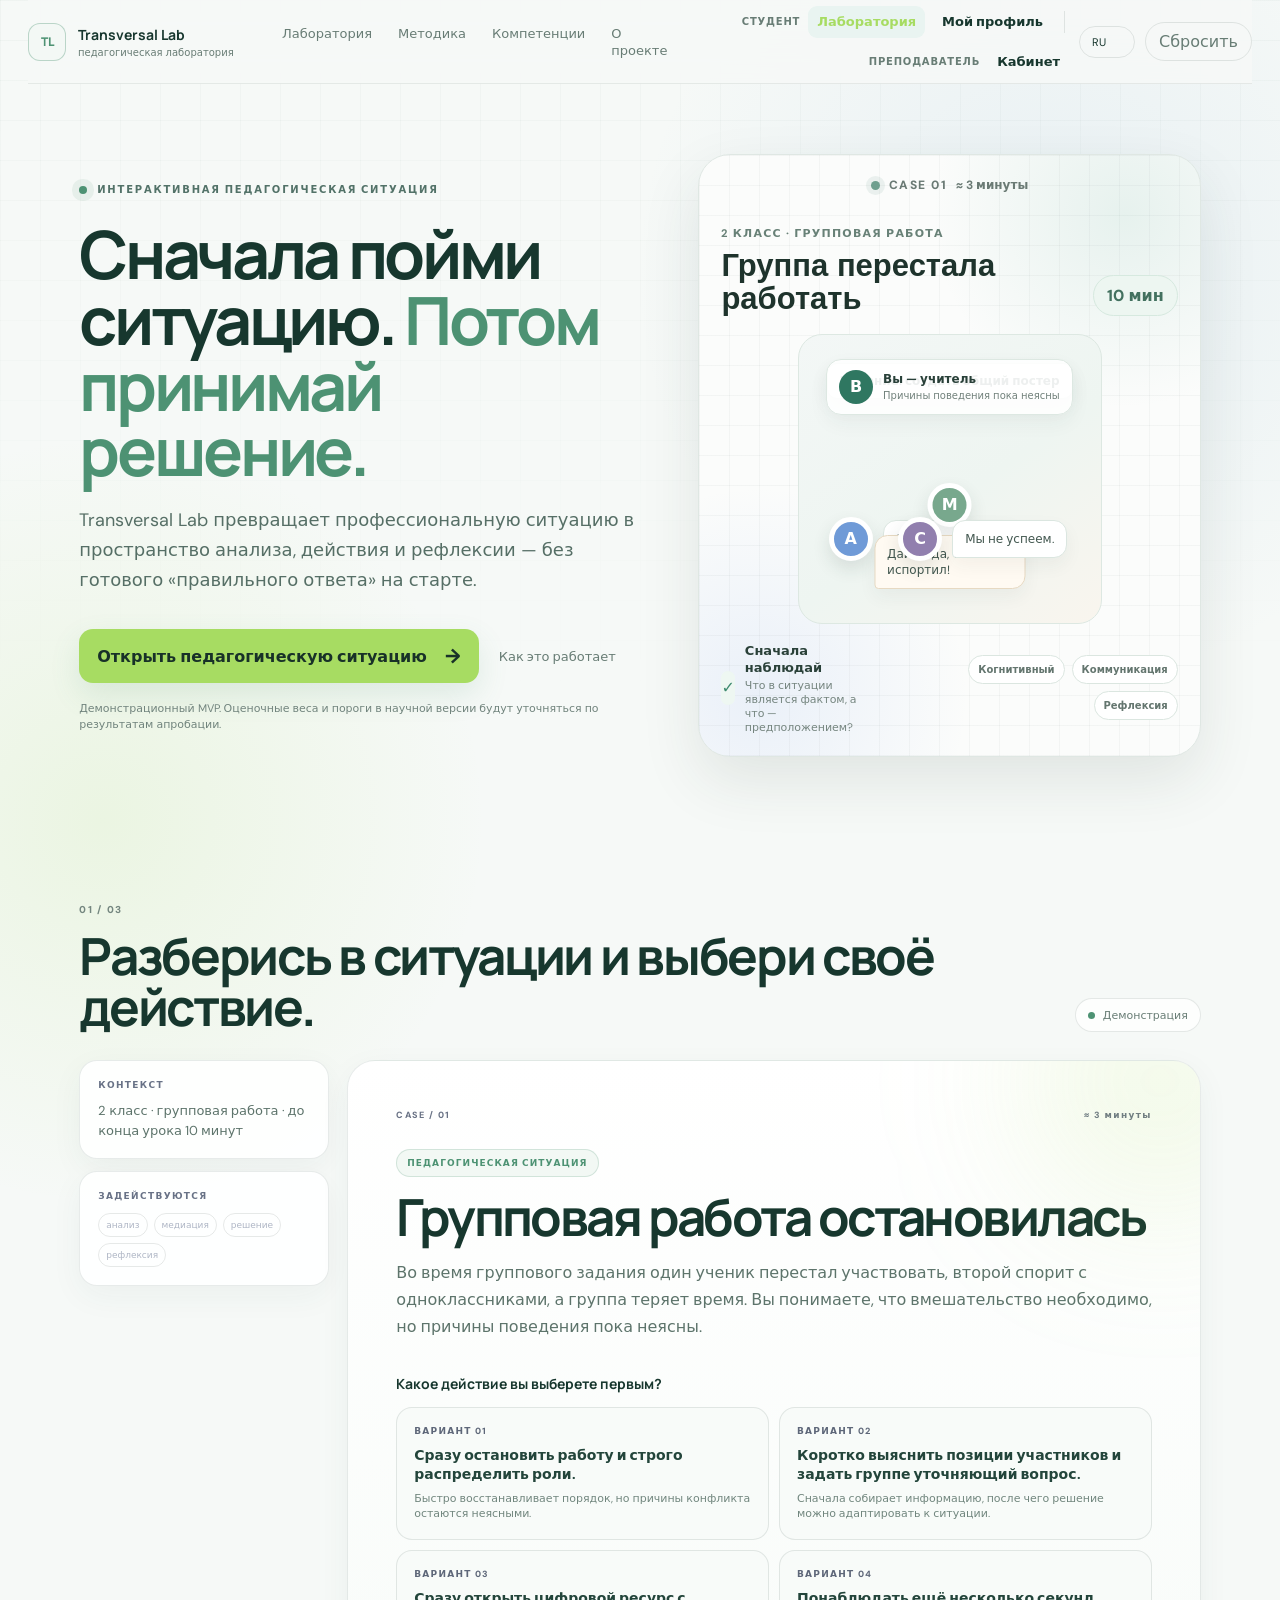
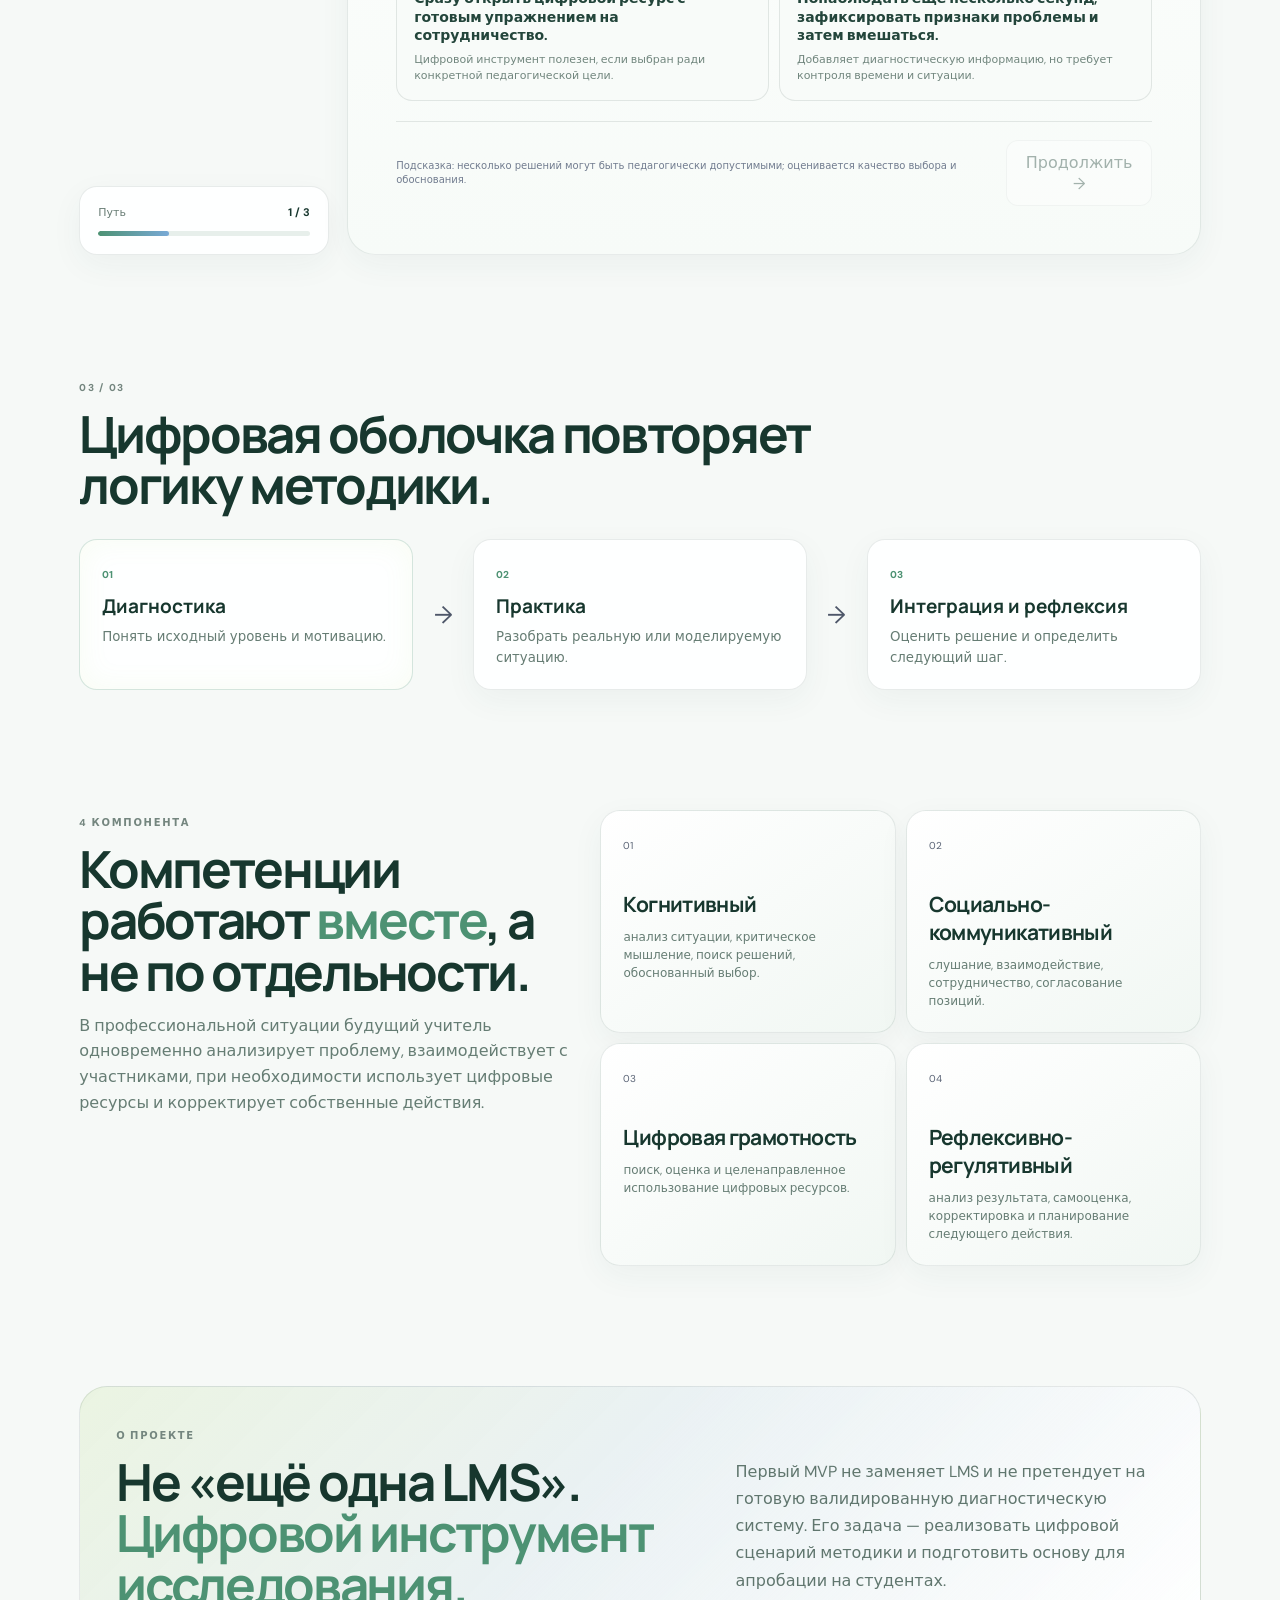
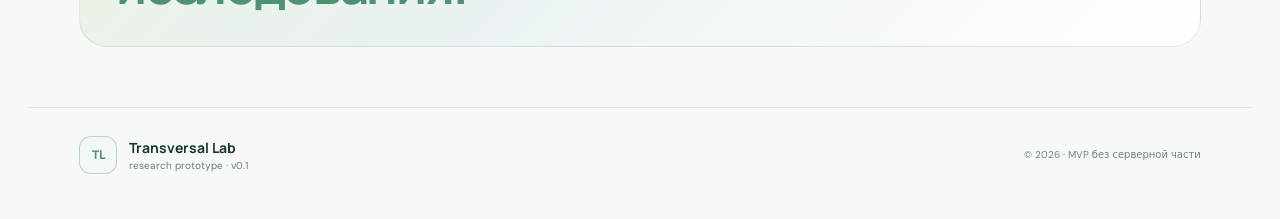
==== labs/lab1/index.html @ 1691cc27 "Add files via upload" ====
<!doctype html>
<html lang="ru">
<head>
  <meta charset="utf-8" />
  <meta name="viewport" content="width=device-width, initial-scale=1" />
  <meta name="description" content="Transversal Lab — интерактивная цифровая среда для развития трансверсальных компетенций будущих учителей начальных классов." />
  <title>Transversal Lab — педагогическая лаборатория</title>
  <link rel="preconnect" href="https://fonts.googleapis.com">
  <link rel="preconnect" href="https://fonts.gstatic.com" crossorigin>
  <link href="https://fonts.googleapis.com/css2?family=DM+Sans:wght@400;500;600;700&family=Manrope:wght@500;600;700;800&display=swap" rel="stylesheet">
  <link rel="stylesheet" href="styles.css" />
</head>
<body data-page="lab">
  <div class="site-shell">
    <header class="topbar">
      <a class="brand" href="#top" aria-label="Transversal Lab">
        <span class="brand-mark">TL</span>
        <span>
          <strong>Transversal Lab</strong>
          <small>педагогическая лаборатория</small>
        </span>
      </a>

      <nav class="nav" aria-label="Основная навигация">
        <a href="#lab">Лаборатория</a>
        <a href="#method">Методика</a>
        <a href="#competencies">Компетенции</a>
        <a href="#about">О проекте</a>
      </nav>

      <div class="top-actions">
        <nav class="tl-role-nav" aria-label="Навигация Transversal Lab">
      <span class="tl-role-label" data-global="studentRole">Студент</span>
      <a class="tl-nav-link active" data-page="lab" data-global="labLink" href="../../index.html">Лаборатория</a>
      <a class="tl-nav-link" data-page="profile" data-global="profileLinkNav" href="../../profile.html">Мой профиль</a>
      <span class="tl-divider" aria-hidden="true"></span>
      <span class="tl-role-label" data-global="teacherRole">Преподаватель</span>
      <a class="tl-nav-link" data-page="teacher" data-global="teacherLinkNav" href="../../teacher.html">Кабинет</a>
    </nav>
        <label class="lang-select">
          <span class="sr-only">Язык</span>
          <select id="languageSelect">
            <option value="ru">RU</option>
            <option value="uz">UZ</option>
            <option value="uzc">ЎЗ</option>
            <option value="en">EN</option>
          </select>
        </label>
        <button class="ghost-btn" id="resetBtn" type="button">Сбросить</button>
      </div>
    </header>

    <main id="top">
      <section class="hero" id="lab">
        <div class="hero-copy">
          <div class="eyebrow"><span class="pulse"></span><span data-i18n="eyebrow">ИНТЕРАКТИВНАЯ ПЕДАГОГИЧЕСКАЯ СИТУАЦИЯ</span></div>
          <h1 data-i18n="heroTitle">Сначала пойми ситуацию. <em>Потом принимай решение.</em></h1>
          <p data-i18n="heroText">Transversal Lab превращает профессиональную ситуацию в пространство анализа, действия и рефлексии — без готового «правильного ответа» на старте.</p>
          <div class="hero-actions">
            <button class="primary-btn" id="startBtn" type="button">
              <span data-i18n="startCta">Открыть педагогическую ситуацию</span>
              <span class="arrow">→</span>
            </button>
            <a class="text-link" href="#method" data-i18n="howLink">Как это работает</a>
          </div>
          <div class="micro-note" data-i18n="demoNote">Демонстрационный MVP. Оценочные веса и пороги в научной версии будут уточняться по результатам апробации.</div>
        </div>

        <div class="hero-visual classroom-board" aria-label="Предпросмотр педагогической ситуации">
          <div class="scene-toolbar">
            <span class="scene-dot"></span>
            <span>CASE 01</span>
            <span class="scene-time">≈ 3 минуты</span>
          </div>

          <div class="scene-header">
            <div>
              <span class="scene-kicker">2 КЛАСС · ГРУППОВАЯ РАБОТА</span>
              <h3>Группа перестала работать</h3>
            </div>
            <span class="scene-chip">10 мин</span>
          </div>

          <div class="classroom-scene">
            <div class="board-note">Задание: создать общий постер</div>
            <div class="desk desk-left"><span class="avatar avatar-blue">А</span><span class="speech">Я больше не хочу.</span></div>
            <div class="desk desk-center"><span class="avatar avatar-green">М</span><span class="speech speech-warn">Дай сюда, ты всё испортил!</span></div>
            <div class="desk desk-right"><span class="avatar avatar-violet">С</span><span class="speech">Мы не успеем.</span></div>
            <div class="teacher-card">
              <span class="teacher-avatar">В</span>
              <div><strong>Вы — учитель</strong><small>Причины поведения пока неясны</small></div>
            </div>
          </div>

          <div class="scene-footer">
            <div class="observation">
              <span class="observation-icon">✓</span>
              <div><strong>Сначала наблюдай</strong><small>Что в ситуации является фактом, а что — предположением?</small></div>
            </div>
            <div class="component-mini-list">
              <span>Когнитивный</span>
              <span>Коммуникация</span>
              <span>Рефлексия</span>
            </div>
          </div>
        </div>
      </section>

      <section class="case-section" id="case">
        <div class="section-heading">
          <div>
            <span class="section-index">01 / 03</span>
            <h2 data-i18n="caseTitle">Разберись в ситуации и выбери своё действие.</h2>
          </div>
          <div class="case-status"><span class="status-dot"></span><span id="caseStatus">Демонстрация</span></div>
        </div>

        <div class="case-layout">
          <aside class="case-sidebar">
            <div class="side-card">
              <div class="side-label">КОНТЕКСТ</div>
              <p id="caseContext">2 класс · групповая работа · до конца урока 10 минут</p>
            </div>
            <div class="side-card compact">
              <div class="side-label">ЗАДЕЙСТВУЮТСЯ</div>
              <div class="mini-pills">
                <span>анализ</span><span>медиация</span><span>решение</span><span>рефлексия</span>
              </div>
            </div>
            <div class="side-card progress-card">
              <div class="progress-label"><span>Путь</span><strong id="progressLabel">1 / 3</strong></div>
              <div class="progress-track"><span id="progressBar"></span></div>
            </div>
          </aside>

          <article class="case-card">
            <div class="case-topline">
              <span class="case-type">CASE / 01</span>
              <span class="case-time">≈ 3 минуты</span>
            </div>
            <div class="scenario-badge">Педагогическая ситуация</div>
            <h3 id="scenarioTitle">Групповая работа остановилась</h3>
            <p id="scenarioText">Во время группового задания один ученик перестал участвовать, второй спорит с одноклассниками, а группа теряет время. Вы понимаете, что немедленное вмешательство необходимо, но причины поведения пока неясны.</p>

            <div class="decision-prompt" id="decisionPrompt">Какое действие вы выберете первым?</div>
            <div class="choices" id="choices"></div>

            <div class="case-footer">
              <span class="hint">Подсказка: <span id="hintText">несколько решений могут быть педагогически допустимыми; оценивается качество выбора и обоснования.</span></span>
              <button class="secondary-btn" id="nextBtn" type="button" disabled>Продолжить →</button>
            </div>
          </article>
        </div>
      </section>

      <section class="result-section hidden" id="resultSection">
        <div class="result-head">
          <div>
            <span class="section-index">02 / 03</span>
            <h2>Результат — не оценка личности, а профиль следующего шага.</h2>
          </div>
          <div class="score-badge" id="overallScore">—</div>
        </div>

        <div class="result-grid">
          <div class="result-main glass-card">
            <div class="result-main-top">
              <div>
                <div class="side-label">СВОДКА</div>
                <h3 id="resultTitle">Анализ завершён</h3>
              </div>
              <span class="score-scale">Шкала 3–2–1</span>
            </div>
            <p id="resultText">Вы получили демонстрационный профиль по четырём компонентам. В реальной версии оценки будут основаны на валидированных диагностических заданиях.</p>
            <div class="bars" id="bars"></div>
          </div>

          <div class="reflection-card glass-card">
            <div class="side-label">РЕФЛЕКСИЯ</div>
            <h3>Что изменило бы ваш выбор?</h3>
            <textarea id="reflection" placeholder="Например: я бы сначала выслушал участников, а затем перераспределил роли…"></textarea>
            <button class="primary-btn small" id="saveReflection" type="button">Сохранить рефлексию</button>
            <div class="saved-note hidden" id="savedNote">Сохранено локально в браузере ✓</div>
          </div>
        </div>
      </section>

      <section class="method-section" id="method">
        <div class="section-heading">
          <div>
            <span class="section-index">03 / 03</span>
            <h2>Цифровая оболочка повторяет логику методики.</h2>
          </div>
        </div>

        <div class="method-flow">
          <div class="flow-step active"><span>01</span><strong>Диагностика</strong><small>Понять исходный уровень и мотивацию.</small></div>
          <div class="flow-arrow">→</div>
          <div class="flow-step"><span>02</span><strong>Практика</strong><small>Разобрать реальную или моделируемую ситуацию.</small></div>
          <div class="flow-arrow">→</div>
          <div class="flow-step"><span>03</span><strong>Интеграция и рефлексия</strong><small>Оценить решение и определить следующий шаг.</small></div>
        </div>
      </section>

      <section class="competency-section" id="competencies">
        <div class="competency-intro">
          <span class="section-index">4 КОМПОНЕНТА</span>
          <h2>Компетенции работают <em>вместе</em>, а не по отдельности.</h2>
          <p>В профессиональной ситуации будущий учитель одновременно анализирует проблему, взаимодействует с участниками, при необходимости использует цифровые ресурсы и корректирует собственные действия.</p>
        </div>
        <div class="competency-grid">
          <article class="comp-card comp-1"><span>01</span><h3>Когнитивный</h3><p>анализ ситуации, критическое мышление, поиск решений, обоснованный выбор.</p></article>
          <article class="comp-card comp-2"><span>02</span><h3>Социально-коммуникативный</h3><p>слушание, взаимодействие, сотрудничество, согласование позиций.</p></article>
          <article class="comp-card comp-3"><span>03</span><h3>Цифровая грамотность</h3><p>поиск, оценка и целенаправленное использование цифровых ресурсов.</p></article>
          <article class="comp-card comp-4"><span>04</span><h3>Рефлексивно-регулятивный</h3><p>анализ результата, самооценка, корректировка и планирование следующего действия.</p></article>
        </div>
      </section>

      <section class="about-section" id="about">
        <div class="about-card">
          <div>
            <span class="section-index">О ПРОЕКТЕ</span>
            <h2>Не «ещё одна LMS». <br/><em>Цифровой инструмент исследования.</em></h2>
          </div>
          <p>Первый MVP не заменяет LMS и не претендует на готовую валидированную диагностическую систему. Его задача — реализовать цифровой сценарий методики и подготовить основу для апробации на студентах.</p>
        </div>
      </section>
    </main>

    <footer class="footer">
      <div class="brand footer-brand"><span class="brand-mark">TL</span><span><strong>Transversal Lab</strong><small>research prototype · v0.1</small></span></div>
      <span>© 2026 · MVP без серверной части</span>
    </footer>
  </div>

  <script src="app.js"></script>

<script>
(function(){
  const NAV_TEXT={
    ru:{studentRole:"Студент",labLink:"Лаборатория",profileLinkNav:"Мой профиль",teacherRole:"Преподаватель",teacherLinkNav:"Кабинет"},
    "uz-lat":{studentRole:"Talaba",labLink:"Laboratoriya",profileLinkNav:"Mening profilim",teacherRole:"O‘qituvchi",teacherLinkNav:"Kabinet"},
    "uz-cyr":{studentRole:"Талаба",labLink:"Лаборатория",profileLinkNav:"Менинг профилим",teacherRole:"Ўқитувчи",teacherLinkNav:"Кабинет"},
    en:{studentRole:"Student",labLink:"Laboratory",profileLinkNav:"My profile",teacherRole:"Teacher",teacherLinkNav:"Dashboard"}
  };
  function current(){const l=localStorage.getItem("tl_lang")||"ru";return NAV_TEXT[l]?l:"ru"}
  function paint(){
    const x=NAV_TEXT[current()];
    document.querySelectorAll("[data-global]").forEach(el=>{
      const key=el.getAttribute("data-global"); if(x[key]) el.textContent=x[key];
    });
    document.querySelectorAll("[data-page]").forEach(el=>{
      el.classList.toggle("active",el.getAttribute("data-page")===(document.body.getAttribute("data-page")||"lab"));
    });
  }
  document.addEventListener("DOMContentLoaded",()=>{
    const sel=document.getElementById("lang")||document.getElementById("languageSelect");
    if(sel){
      const shared=localStorage.getItem("tl_lang");
      if(shared && [...sel.options].some(o=>o.value===shared)) sel.value=shared;
      sel.addEventListener("change",()=>{localStorage.setItem("tl_lang",sel.value);paint()});
    }
    paint();
  });
  window.addEventListener("storage",paint);
})();
</script>
</body>
</html>
---- labs/lab1/styles.css ----
:root {
  --bg: #f5f8f6;
  --panel: #ffffff;
  --panel-2: #eef5f1;
  --line: rgba(28, 57, 48, .11);
  --text: #16362d;
  --muted: #667a73;
  --accent: #a7dc62;
  --accent-strong: #4d9273;
  --accent-2: #76a8d6;
  --warm: #d59a62;
  --shadow: 0 18px 55px rgba(45, 83, 68, .10);
  --radius-lg: 28px;
  --radius-md: 18px;
}

* { box-sizing: border-box; }
html { scroll-behavior: smooth; }
body {
  margin: 0;
  color: var(--text);
  background:
    radial-gradient(circle at 86% 8%, rgba(118,168,214,.12), transparent 24rem),
    radial-gradient(circle at 10% 20%, rgba(167,220,98,.14), transparent 25rem),
    var(--bg);
  font-family: "DM Sans", system-ui, sans-serif;
}
body::before {
  content: "";
  position: fixed;
  inset: 0;
  pointer-events: none;
  background-image: linear-gradient(rgba(28,57,48,.035) 1px, transparent 1px), linear-gradient(90deg, rgba(28,57,48,.035) 1px, transparent 1px);
  background-size: 40px 40px;
  mask-image: linear-gradient(to bottom, black, transparent 80%);
}

.site-shell { max-width: 1440px; margin: 0 auto; padding: 0 28px; position: relative; }
.topbar { height: 84px; display: flex; align-items: center; justify-content: space-between; gap: 24px; border-bottom: 1px solid var(--line); position: sticky; top: 0; z-index: 20; backdrop-filter: blur(18px); background: rgba(8,10,16,.78); }
.brand { display: flex; align-items: center; gap: 12px; color: var(--text); text-decoration: none; min-width: 230px; }
.brand-mark { width: 38px; height: 38px; border: 1px solid rgba(216,255,98,.55); border-radius: 12px; display: grid; place-items: center; font: 800 12px/1 "Manrope", sans-serif; color: var(--accent); box-shadow: inset 0 0 25px rgba(216,255,98,.06); }
.brand strong { display: block; font-family: "Manrope"; font-size: 14px; }
.brand small { display: block; color: var(--muted); font-size: 10px; margin-top: 2px; }
.nav { display: flex; gap: 26px; }
.nav a, .text-link { color: var(--muted); text-decoration: none; font-size: 13px; transition: .2s ease; }
.nav a:hover, .text-link:hover { color: var(--text); }
.top-actions { display: flex; align-items: center; gap: 10px; }
select, button, textarea { font: inherit; }
.lang-select select { appearance: none; background: transparent; color: var(--text); border: 1px solid var(--line); border-radius: 999px; padding: 8px 28px 8px 12px; font-size: 11px; }
.ghost-btn { border: 1px solid var(--line); background: transparent; color: var(--muted); padding: 8px 13px; border-radius: 999px; cursor: pointer; }

.hero { min-height: 700px; display: grid; grid-template-columns: 1.05fr .95fr; align-items: center; gap: 60px; padding: 70px 4vw 80px; }
.hero-copy { max-width: 760px; }
.eyebrow { display: inline-flex; align-items: center; gap: 10px; color: var(--muted); font-size: 10px; font-weight: 700; letter-spacing: .18em; }
.pulse { width: 8px; height: 8px; border-radius: 50%; background: var(--accent); box-shadow: 0 0 0 7px rgba(216,255,98,.08), 0 0 18px var(--accent); }
h1,h2,h3 { font-family: "Manrope", sans-serif; }
h1 { font-size: clamp(48px, 5.5vw, 78px); line-height: .99; letter-spacing: -.05em; margin: 22px 0; max-width: 900px; }
h1 em, h2 em { color: var(--accent-strong); font-style: normal; }
.hero-copy > p { color: #bcc4d2; font-size: 18px; line-height: 1.65; max-width: 650px; }
.hero-actions { display: flex; align-items: center; gap: 20px; margin-top: 34px; }
.primary-btn { border: 0; background: var(--accent); color: #0b0d11; padding: 14px 18px; border-radius: 14px; font-weight: 800; cursor: pointer; display: inline-flex; align-items: center; gap: 18px; box-shadow: 0 12px 35px rgba(216,255,98,.16); transition: transform .2s ease, box-shadow .2s ease; }
.primary-btn:hover { transform: translateY(-2px); box-shadow: 0 18px 40px rgba(216,255,98,.25); }
.primary-btn.small { padding: 11px 14px; font-size: 13px; }
.arrow { font-size: 20px; }
.micro-note { color: #6f788b; font-size: 11px; margin-top: 18px; line-height: 1.45; max-width: 700px; }

.hero-visual { min-height: 560px; position: relative; display: grid; place-items: center; }
.orbit { position: absolute; border-radius: 50%; border: 1px solid rgba(255,255,255,.08); transform: rotate(-11deg); }
.orbit-one { width: 440px; height: 440px; }
.orbit-two { width: 570px; height: 260px; transform: rotate(27deg); border-color: rgba(125,230,255,.10); }
.decision-node { width: 265px; height: 265px; border-radius: 50%; display: flex; flex-direction: column; justify-content: center; align-items: center; text-align: center; position: relative; background: radial-gradient(circle at 50% 30%, #212938, #0f131d 62%); border: 1px solid rgba(255,255,255,.15); box-shadow: var(--shadow), inset 0 0 55px rgba(125,230,255,.06); }
.node-kicker { color: var(--accent); font-size: 10px; letter-spacing: .2em; font-weight: 800; }
.node-title { font: 800 27px/1.02 "Manrope"; letter-spacing: -.04em; margin-top: 11px; }
.node-line { height: 1px; width: 88px; background: linear-gradient(to right, transparent, var(--accent-2), transparent); margin: 16px 0; }
.node-meta { display: flex; gap: 7px; flex-wrap: wrap; justify-content: center; max-width: 190px; }
.node-meta span { border: 1px solid var(--line); border-radius: 999px; padding: 5px 8px; color: var(--muted); font-size: 9px; }
.floating-tag { position: absolute; padding: 8px 11px; border: 1px solid rgba(255,255,255,.12); background: rgba(15,19,29,.88); border-radius: 999px; font-size: 10px; color: #cdd4e1; backdrop-filter: blur(10px); }
.tag-cognitive { top: 19%; left: 4%; background: #eff7f2; }
.tag-social { top: 13%; right: 2%; background: #f0f6fb; }
.tag-digital { bottom: 17%; left: 7%; color: var(--accent-2); }
.tag-reflective { bottom: 8%; right: 1%; color: var(--warm); }

.case-section, .method-section, .competency-section, .about-section, .result-section { padding: 60px 4vw; }
.section-heading, .result-head { display: flex; align-items: end; justify-content: space-between; gap: 30px; margin-bottom: 28px; }
.section-index { color: #626b7b; letter-spacing: .17em; font-size: 10px; font-weight: 800; }
h2 { font-size: clamp(34px, 4vw, 58px); line-height: 1; letter-spacing: -.045em; margin: 12px 0 0; max-width: 860px; }
.case-status { display: inline-flex; align-items: center; gap: 8px; color: var(--muted); font-size: 11px; border: 1px solid var(--line); padding: 9px 12px; border-radius: 999px; }
.status-dot { width: 7px; height: 7px; background: var(--accent); border-radius: 50%; box-shadow: 0 0 12px var(--accent); }
.case-layout { display: grid; grid-template-columns: 250px minmax(0, 1fr); gap: 18px; align-items: stretch; }
.case-sidebar { display: flex; flex-direction: column; gap: 12px; }
.side-card { background: rgba(15,19,29,.76); border: 1px solid var(--line); border-radius: 18px; padding: 18px; }
.side-card p { margin: 10px 0 0; color: #c3cad6; line-height: 1.5; font-size: 13px; }
.side-label { color: #687286; letter-spacing: .15em; font-size: 9px; font-weight: 800; }
.mini-pills { display: flex; flex-wrap: wrap; gap: 6px; margin-top: 11px; }
.mini-pills span { border: 1px solid var(--line); color: #aeb6c5; border-radius: 999px; padding: 5px 7px; font-size: 9px; }
.progress-card { margin-top: auto; }
.progress-label { display: flex; justify-content: space-between; font-size: 11px; color: var(--muted); }
.progress-label strong { color: var(--text); }
.progress-track { height: 5px; background: rgba(255,255,255,.08); border-radius: 999px; overflow: hidden; margin-top: 12px; }
.progress-track span { display: block; width: 33.333%; height: 100%; background: linear-gradient(90deg, var(--accent), var(--accent-2)); border-radius: 999px; transition: width .3s ease; }
.case-card { background: linear-gradient(180deg, rgba(18,24,38,.94), rgba(12,16,24,.94)); border: 1px solid var(--line); border-radius: var(--radius-lg); padding: clamp(26px, 4vw, 48px); position: relative; overflow: hidden; box-shadow: var(--shadow); }
.case-card::after { content: ""; position: absolute; width: 280px; height: 280px; border-radius: 50%; background: rgba(167,220,98,.15); filter: blur(75px); top: -120px; right: -100px; pointer-events: none; }
.case-topline { display: flex; justify-content: space-between; color: #697285; font-size: 9px; letter-spacing: .15em; font-weight: 800; }
.scenario-badge { display: inline-flex; margin-top: 28px; color: var(--accent); border: 1px solid rgba(216,255,98,.20); border-radius: 999px; padding: 7px 10px; font-size: 9px; font-weight: 800; text-transform: uppercase; letter-spacing: .12em; }
.case-card h3 { font-size: clamp(32px, 4vw, 52px); letter-spacing: -.05em; line-height: 1; margin: 14px 0; max-width: 780px; }
.case-card > p { max-width: 820px; color: #b7c0cf; font-size: 16px; line-height: 1.7; }
.decision-prompt { margin-top: 34px; font: 700 14px "Manrope"; }
.choices { display: grid; grid-template-columns: repeat(2, minmax(0,1fr)); gap: 10px; margin-top: 14px; }
.choice { text-align: left; padding: 17px; border-radius: 16px; border: 1px solid var(--line); background: #0b1019; color: #dbe1ea; cursor: pointer; transition: .2s ease; min-height: 112px; }
.choice:hover { border-color: rgba(216,255,98,.35); transform: translateY(-2px); }
.choice.selected { border-color: var(--accent); box-shadow: 0 0 0 1px rgba(216,255,98,.12), inset 0 0 25px rgba(216,255,98,.05); }
.choice .choice-no { color: #5e6779; font-size: 9px; font-weight: 800; letter-spacing: .14em; display: block; margin-bottom: 9px; }
.choice strong { display: block; font-size: 14px; line-height: 1.35; }
.choice small { display: block; color: #808a9d; font-size: 11px; line-height: 1.4; margin-top: 7px; }
.case-footer { display: flex; align-items: center; justify-content: space-between; gap: 15px; margin-top: 20px; padding-top: 18px; border-top: 1px solid var(--line); }
.hint { color: #717c8f; font-size: 10px; max-width: 650px; line-height: 1.4; }
.secondary-btn { border: 1px solid var(--line); background: #171e2b; color: var(--text); padding: 11px 14px; border-radius: 12px; cursor: pointer; }
.secondary-btn:disabled { opacity: .4; cursor: not-allowed; }

.result-grid { display: grid; grid-template-columns: 1.5fr .75fr; gap: 18px; }
.glass-card { background: rgba(17,23,34,.74); border: 1px solid var(--line); border-radius: 22px; padding: 26px; }
.result-main-top { display: flex; align-items: start; justify-content: space-between; gap: 20px; }
.result-main h3 { font-size: 31px; margin: 8px 0; letter-spacing: -.04em; }
.score-scale { color: #737e92; font-size: 10px; border: 1px solid var(--line); border-radius: 999px; padding: 7px 9px; }
#resultText { color: #9fa9b9; line-height: 1.6; font-size: 13px; max-width: 840px; }
.score-badge { min-width: 88px; height: 88px; border-radius: 26px; border: 1px solid rgba(216,255,98,.32); display: grid; place-items: center; color: var(--accent); font: 800 30px "Manrope"; background: rgba(216,255,98,.04); }
.bars { display: grid; gap: 16px; margin-top: 24px; }
.bar-row { display: grid; grid-template-columns: 205px 1fr 30px; gap: 14px; align-items: center; }
.bar-name { color: #c3cbd7; font-size: 11px; }
.bar-track { height: 10px; background: #080d15; border-radius: 999px; overflow: hidden; border: 1px solid rgba(255,255,255,.06); }
.bar-fill { height: 100%; background: linear-gradient(90deg, var(--accent), var(--accent-2)); border-radius: 999px; transition: width .7s ease; }
.bar-value { color: var(--muted); font-size: 10px; text-align: right; }
.reflection-card h3 { margin: 10px 0 8px; font-size: 24px; letter-spacing: -.035em; }
.reflection-card textarea { width: 100%; min-height: 160px; resize: vertical; margin: 14px 0; background: #090e16; border: 1px solid var(--line); border-radius: 14px; color: var(--text); padding: 13px; outline: none; }
.reflection-card textarea:focus { border-color: rgba(216,255,98,.35); }
.saved-note { color: var(--accent); font-size: 10px; margin-top: 9px; }
.hidden { display: none !important; }

.method-flow { display: grid; grid-template-columns: 1fr 40px 1fr 40px 1fr; gap: 10px; align-items: stretch; }
.flow-step { padding: 22px; border: 1px solid var(--line); border-radius: 18px; background: rgba(14,19,29,.78); }
.flow-step.active { border-color: rgba(216,255,98,.22); box-shadow: inset 0 0 30px rgba(216,255,98,.04); }
.flow-step span { color: var(--accent); font-size: 10px; font-weight: 800; }
.flow-step strong { display: block; font: 700 19px "Manrope"; margin: 10px 0 6px; }
.flow-step small { color: #7f899b; line-height: 1.45; }
.flow-arrow { display: grid; place-items: center; color: #4e5769; font-size: 24px; }

.competency-section { display: grid; grid-template-columns: .9fr 1.1fr; gap: 30px; align-items: start; }
.competency-intro p { color: #919bad; line-height: 1.6; max-width: 540px; }
.competency-grid { display: grid; grid-template-columns: repeat(2, minmax(0,1fr)); gap: 10px; }
.comp-card { min-height: 200px; padding: 22px; border-radius: 20px; border: 1px solid var(--line); background: linear-gradient(145deg, rgba(18,24,38,.9), rgba(10,14,22,.96)); }
.comp-card > span { color: #586274; font-size: 10px; }
.comp-card h3 { margin: 36px 0 10px; font-size: 21px; letter-spacing: -.03em; }
.comp-card p { color: #858fa1; line-height: 1.5; font-size: 12px; margin: 0; }
.comp-1 { border-color: rgba(216,255,98,.16); }
.comp-2 { border-color: rgba(125,230,255,.16); }
.comp-3 { border-color: rgba(255,179,106,.16); }
.comp-4 { border-color: rgba(198,157,255,.16); }

.about-card { padding: 36px; border: 1px solid var(--line); border-radius: 28px; background: linear-gradient(135deg, rgba(216,255,98,.07), rgba(125,230,255,.04) 45%, rgba(17,23,34,.85)); display: grid; grid-template-columns: 1.15fr .85fr; gap: 40px; }
.about-card h2 { max-width: 700px; }
.about-card p { color: #9da6b5; line-height: 1.7; align-self: end; }
.footer { border-top: 1px solid var(--line); padding: 28px 4vw 45px; display: flex; align-items: center; justify-content: space-between; color: #606a7b; font-size: 10px; }
.footer-brand { min-width: auto; }

@media (max-width: 1060px) {
  .nav { display: none; }
  .hero { grid-template-columns: 1fr; padding-top: 55px; }
  .hero-visual { min-height: 440px; }
  .competency-section, .about-card { grid-template-columns: 1fr; }
}
@media (max-width: 820px) {
  .site-shell { padding: 0 16px; }
  .topbar { height: 72px; }
  .brand { min-width: auto; }
  .brand small { display: none; }
  .ghost-btn { display: none; }
  .hero { padding: 50px 0; }
  h1 { font-size: clamp(44px, 12vw, 68px); }
  .hero-visual { transform: scale(.85); margin: -30px 0; }
  .case-layout { grid-template-columns: 1fr; }
  .progress-card { margin-top: 0; }
  .choices { grid-template-columns: 1fr; }
  .result-grid, .method-flow { grid-template-columns: 1fr; }
  .flow-arrow { transform: rotate(90deg); }
  .competency-grid { grid-template-columns: 1fr; }
  .section-heading, .result-head { align-items: start; flex-direction: column; }
  .bar-row { grid-template-columns: 1fr; gap: 5px; }
  .bar-value { text-align: left; }
  .case-footer { align-items: stretch; flex-direction: column; }
  .footer { flex-direction: column; align-items: flex-start; gap: 14px; }
}
.sr-only { position: absolute; width: 1px; height: 1px; padding: 0; margin: -1px; overflow: hidden; clip: rect(0, 0, 0, 0); white-space: nowrap; border: 0; }

/* V02 — LIGHT, CALM, EDUCATIONAL */
:root{
  --bg:#f6f9f7;
  --panel:#ffffff;
  --panel-2:#eef5f0;
  --line:rgba(28,57,48,.11);
  --text:#17372e;
  --muted:#687d75;
  --accent:#a7dc62;
  --accent-strong:#4d9273;
  --accent-2:#78a9d6;
  --warm:#c98d54;
  --shadow:0 18px 50px rgba(48,86,70,.10);
}
body{
  color:var(--text);
  background:
    radial-gradient(circle at 82% 8%, rgba(120,169,214,.12), transparent 26rem),
    radial-gradient(circle at 8% 24%, rgba(167,220,98,.14), transparent 24rem),
    var(--bg);
}
body::before{
  background-image:linear-gradient(rgba(31,72,59,.032) 1px,transparent 1px),linear-gradient(90deg,rgba(31,72,59,.032) 1px,transparent 1px);
  mask-image:linear-gradient(to bottom,black,transparent 78%);
}
.topbar{
  background:rgba(246,249,247,.88);
  border-bottom-color:rgba(28,57,48,.08);
}
.brand-mark{border-color:rgba(77,146,115,.35);color:#4d9273;background:#f3f8f5;box-shadow:none}
.eyebrow{color:#527268}
.pulse{background:#4d9273;box-shadow:0 0 0 7px rgba(77,146,115,.09)}
h1{font-size:clamp(46px,5.2vw,74px)}
h1 em,h2 em{color:#4d9273}
.hero-copy>p{color:#566f66}
.primary-btn{background:#a7dc62;color:#183128;box-shadow:0 12px 30px rgba(77,146,115,.14)}
.primary-btn:hover{box-shadow:0 16px 34px rgba(77,146,115,.18)}
.micro-note{color:#71847d}
.hero-visual{min-height:520px}
.orbit{border-color:rgba(48,86,70,.10)}
.orbit-two{border-color:rgba(120,169,214,.18)}
.decision-node{
  background:radial-gradient(circle at 50% 25%,#fff 0%,#f2f7f4 62%,#e6f0eb 100%);
  border-color:rgba(48,86,70,.12);
  box-shadow:var(--shadow),inset 0 0 55px rgba(120,169,214,.08);
}
.node-kicker{color:#4d9273}
.node-line{background:linear-gradient(to right,transparent,#78a9d6,transparent)}
.floating-tag{background:rgba(255,255,255,.92);border-color:rgba(48,86,70,.10);color:#4f675f;box-shadow:0 8px 20px rgba(48,86,70,.06)}
.tag-cognitive{background:#eff7f2}
.tag-social{background:#f0f6fb}
.tag-digital{background:#eef5fb;color:#507fa8}
.tag-reflective{background:#fbf4ec;color:#b87743}
.section-index{color:#74867f}
.case-status{background:rgba(255,255,255,.75)}
.status-dot{background:#4d9273;box-shadow:none}
.side-card,.case-card,.glass-card,.flow-step,.comp-card{background:rgba(255,255,255,.90);border-color:rgba(28,57,48,.10);box-shadow:0 10px 32px rgba(48,86,70,.05)}
.side-card p,.case-card>p{color:#5d746b}
.case-card{background:linear-gradient(180deg,#fff,#f7fbf8)}
.case-card::after{background:rgba(167,220,98,.14)}
.scenario-badge{color:#4d9273;border-color:rgba(77,146,115,.20);background:#f2f8f4}
.choice{background:#f8fbf9;color:#23453b}
.choice:hover{border-color:rgba(77,146,115,.32)}
.choice.selected{border-color:#6cae89;box-shadow:0 0 0 1px rgba(77,146,115,.10),inset 0 0 25px rgba(167,220,98,.07)}
.choice small{color:#71867e}
.secondary-btn{background:#fff;color:#23453b}
.progress-track{background:#e7efeb}
.progress-track span,.bar-fill{background:linear-gradient(90deg,#4d9273,#78a9d6)}
.bar-track{background:#e8efec;border-color:rgba(28,57,48,.06)}
#resultText{color:#627870}
.score-badge{border-color:rgba(77,146,115,.25);color:#4d9273;background:#f3f8f5}
.reflection-card textarea{background:#f8fbf9;color:#17372e}
.flow-step.active{border-color:rgba(77,146,115,.24);box-shadow:inset 0 0 30px rgba(167,220,98,.08)}
.flow-step span{color:#4d9273}
.flow-step small,.competency-intro p,.comp-card p{color:#667d74}
.comp-card{background:linear-gradient(145deg,#fff,#f1f7f3)}
.about-card{background:linear-gradient(135deg,rgba(167,220,98,.14),rgba(120,169,214,.09) 45%,rgba(255,255,255,.96))}
.about-card p{color:#60766e}
.footer{border-top-color:rgba(28,57,48,.09);color:#70847c}


/* v0.3 — pedagogical situation as the hero visual */
.classroom-board {
  position: relative;
  padding: 22px;
  min-height: 540px;
  border: 1px solid #dfe7e3;
  border-radius: 32px;
  background:
    radial-gradient(circle at 85% 10%, rgba(106, 177, 157, .14), transparent 28%),
    radial-gradient(circle at 12% 90%, rgba(112, 155, 232, .12), transparent 30%),
    #fbfcfb;
  box-shadow: 0 24px 60px rgba(37, 60, 51, .10);
  overflow: hidden;
}
.classroom-board::before {
  content: "";
  position: absolute;
  inset: 0;
  background-image: linear-gradient(rgba(48, 72, 63, .04) 1px, transparent 1px), linear-gradient(90deg, rgba(48, 72, 63, .04) 1px, transparent 1px);
  background-size: 30px 30px;
  pointer-events: none;
}
.scene-toolbar,
.scene-header,
.classroom-scene,
.scene-footer { position: relative; z-index: 1; }
.scene-toolbar {
  display: flex;
  align-items: center;
  gap: 9px;
  font-size: 12px;
  font-weight: 800;
  letter-spacing: .12em;
  color: #6a7a74;
  text-transform: uppercase;
}
.scene-dot { width: 9px; height: 9px; border-radius: 50%; background: #6f9f8e; box-shadow: 0 0 0 5px rgba(111,159,142,.12); }
.scene-time { margin-left: auto; font-weight: 700; letter-spacing: 0; text-transform: none; }
.scene-header { display:flex; align-items:flex-end; justify-content:space-between; gap:18px; padding:28px 0 18px; }
.scene-kicker { font-size:11px; font-weight:800; letter-spacing:.11em; color:#688177; }
.scene-header h3 { margin:7px 0 0; font-family: var(--heading-font, sans-serif); font-size:31px; line-height:1.08; color:#1e332c; }
.scene-chip { flex:0 0 auto; padding:9px 13px; border-radius:999px; background:#edf6f1; border:1px solid #d6e9df; color:#43715f; font-weight:800; }
.classroom-scene {
  position: relative;
  min-height: 290px;
  padding: 28px;
  border-radius: 24px;
  background: linear-gradient(145deg, #f3f7f6 0%, #eef5f1 55%, #f9f5ee 100%);
  border: 1px solid #dde8e2;
}
.board-note { display:inline-flex; padding:9px 12px; border-radius:10px; background:#fff; border:1px solid #dfe8e2; color:#476159; font-size:12px; font-weight:700; box-shadow:0 8px 20px rgba(42,66,56,.05); }
.desk { position:absolute; display:flex; align-items:center; gap:10px; }
.desk-left { left:30px; bottom:62px; }
.desk-center { left:50%; transform:translateX(-50%); bottom:34px; flex-direction:column; gap:8px; }
.desk-right { right:34px; bottom:62px; }
.avatar, .teacher-avatar { display:grid; place-items:center; font-weight:800; border-radius:50%; }
.avatar { width:44px; height:44px; border:5px solid #fff; box-shadow:0 8px 18px rgba(37,60,51,.12); color:#fff; }
.avatar-blue { background:#6f9ad7; }
.avatar-green { background:#78a88d; }
.avatar-violet { background:#917fae; }
.speech { max-width:175px; padding:10px 12px; border-radius:13px 13px 13px 4px; background:#fff; border:1px solid #dbe6e0; color:#42574f; font-size:12px; line-height:1.35; box-shadow:0 8px 18px rgba(37,60,51,.05); }
.speech-warn { border-color:#e7d9c2; background:#fffaf2; }
.teacher-card { position:absolute; right:28px; top:24px; display:flex; align-items:center; gap:10px; padding:10px 12px; background:rgba(255,255,255,.9); border:1px solid #dde8e2; border-radius:15px; box-shadow:0 8px 20px rgba(37,60,51,.05); }
.teacher-avatar { width:34px; height:34px; background:#2f7761; color:#fff; }
.teacher-card strong, .teacher-card small { display:block; }
.teacher-card strong { font-size:12px; color:#294039; }
.teacher-card small { margin-top:2px; font-size:10px; color:#71817b; }
.scene-footer { display:grid; grid-template-columns: 1fr auto; align-items:center; gap:16px; padding-top:18px; }
.observation { display:flex; align-items:center; gap:10px; }
.observation-icon { display:grid; place-items:center; width:34px; height:34px; border-radius:11px; background:#eef7f2; color:#3e8a6f; font-weight:900; }
.observation strong, .observation small { display:block; }
.observation strong { font-size:13px; color:#2a4139; }
.observation small { margin-top:2px; color:#75857f; font-size:11px; }
.component-mini-list { display:flex; flex-wrap:wrap; justify-content:flex-end; gap:7px; }
.component-mini-list span { padding:7px 9px; border:1px solid #dbe6e0; border-radius:999px; background:#fff; color:#64766f; font-size:10px; font-weight:700; }
.hero { gap: clamp(32px, 5vw, 74px); }
.hero-copy { max-width: 700px; }
.hero-copy h1 { max-width: 680px; }
@media (max-width: 980px) {
  .classroom-board { min-height: 470px; }
  .scene-footer { grid-template-columns: 1fr; }
  .component-mini-list { justify-content:flex-start; }
}
@media (max-width: 680px) {
  .classroom-board { min-height: 430px; padding:16px; border-radius:22px; }
  .scene-header { align-items:flex-start; }
  .scene-header h3 { font-size:24px; }
  .classroom-scene { min-height:250px; padding:18px; }
  .teacher-card { right:16px; top:16px; }
  .desk-left { left:16px; bottom:54px; }
  .desk-center { bottom:23px; }
  .desk-right { right:16px; bottom:54px; }
  .speech { max-width:130px; font-size:11px; }
  .board-note { font-size:10px; }
}


/* Global project navigation */
.tl-global-nav{
  display:flex;
  align-items:center;
  gap:16px;
  flex-wrap:wrap;
  font-size:13px;
  font-weight:700;
}
.tl-global-nav a{
  color:inherit;
  text-decoration:none;
  opacity:.86;
}
.tl-global-nav a:hover{opacity:1;text-decoration:underline}


/* ===== Global role navigation ===== */
.tl-role-nav{display:flex;align-items:center;justify-content:flex-end;gap:8px;flex-wrap:wrap}
.tl-role-label{font-size:10px;line-height:1;color:var(--muted,#647773);font-weight:800;letter-spacing:.08em;text-transform:uppercase;margin-left:6px}
.tl-nav-link{display:inline-flex;align-items:center;min-height:32px;padding:7px 9px;border-radius:9px;color:var(--text,#17312e);text-decoration:none;font-size:13px;font-weight:700}
.tl-nav-link:hover{background:var(--soft,#e9f4f1)}
.tl-nav-link.active{background:var(--soft,#e9f4f1);color:var(--accent,#2f7d73)}
.tl-divider{width:1px;height:22px;background:var(--line,#dce9e6);margin:0 4px}
@media(max-width:900px){.tl-role-nav{justify-content:flex-end;gap:5px}.tl-role-label{width:100%;text-align:right;margin:3px 0 0}.tl-divider{display:none}}


/* v1.5 navigation stability: CSS-only fix */
.topbar{position:sticky!important;top:0!important;z-index:2000!important;pointer-events:auto!important}
.top-actions{position:relative!important;z-index:2100!important;display:flex!important;align-items:center!important;justify-content:flex-end!important;gap:10px!important;flex-wrap:nowrap!important;pointer-events:auto!important}
.tl-global-nav,.tl-role-nav{position:relative!important;z-index:2101!important;pointer-events:auto!important}
.tl-global-nav a,.tl-role-nav a,.tl-global-link{position:relative!important;z-index:2102!important;pointer-events:auto!important;cursor:pointer!important}
@media(max-width:900px){.top-actions{flex-wrap:wrap!important}.tl-global-nav,.tl-role-nav{flex-wrap:wrap!important}}
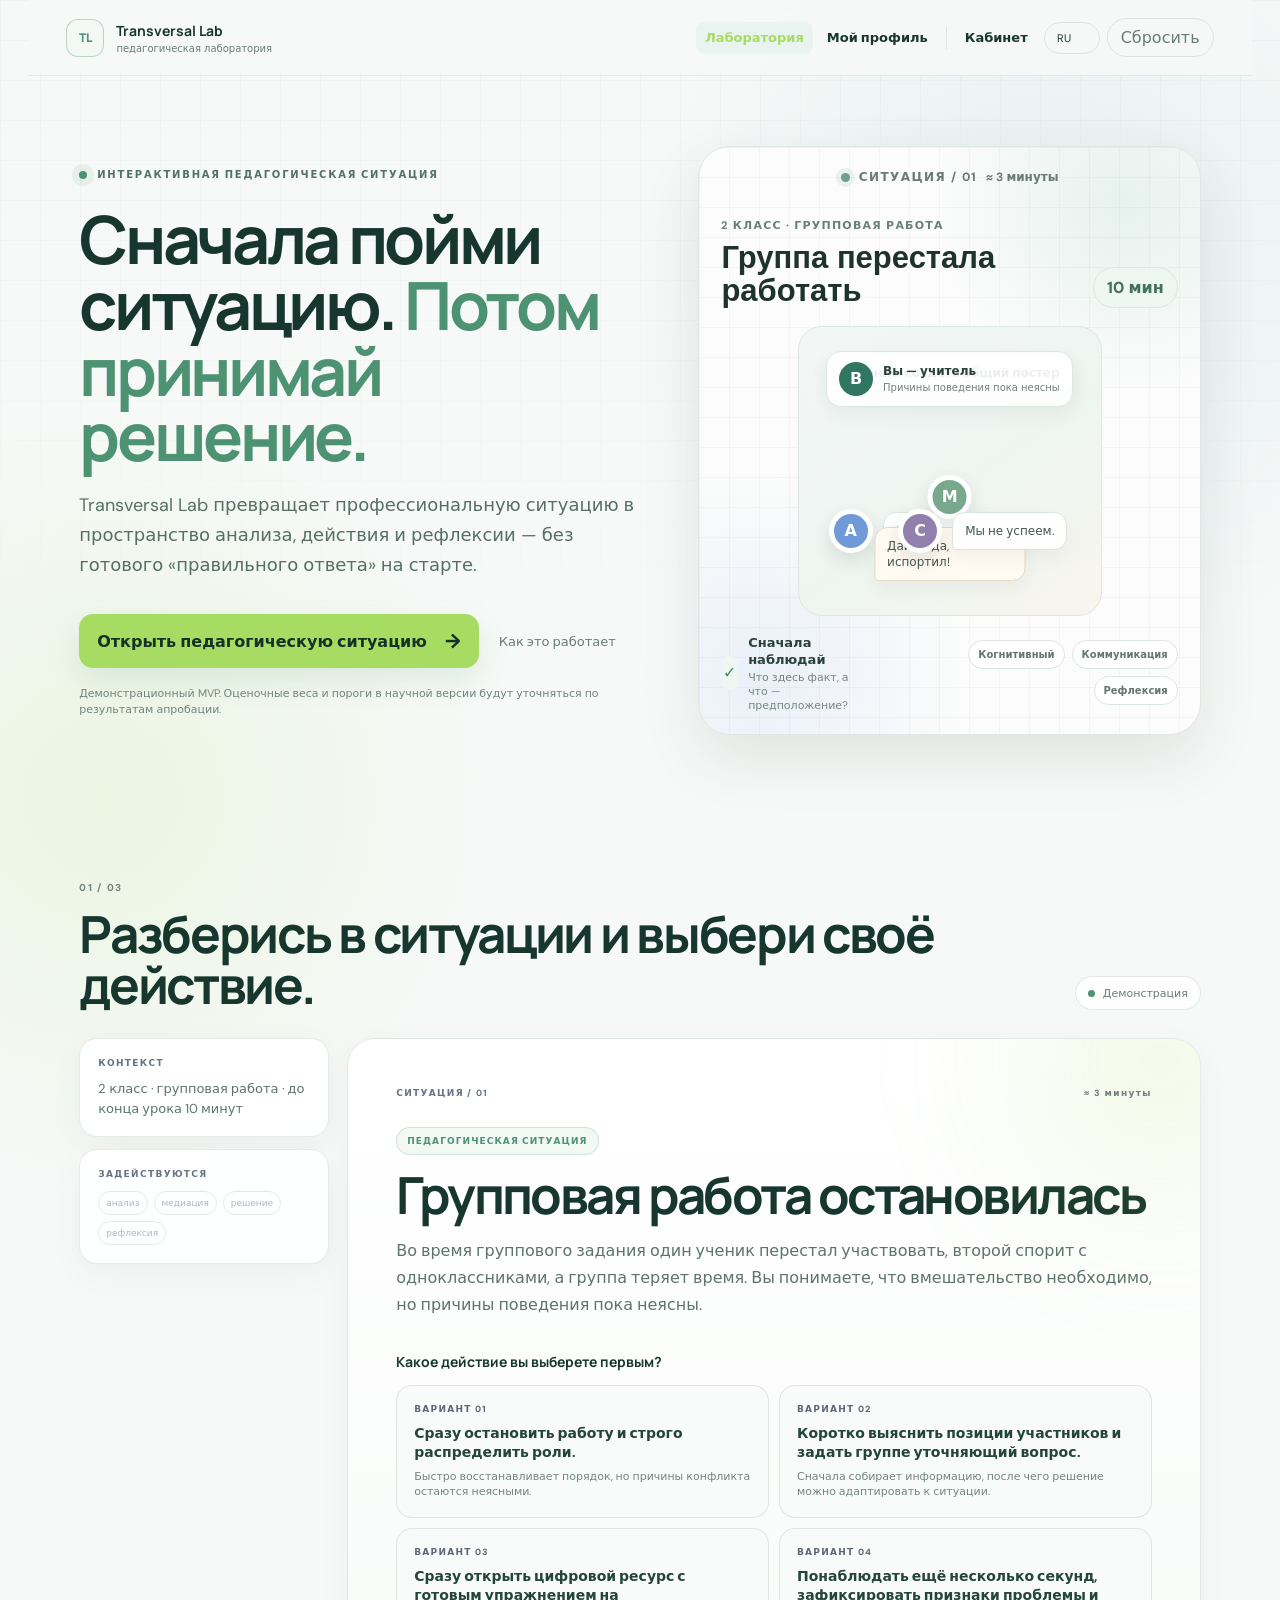
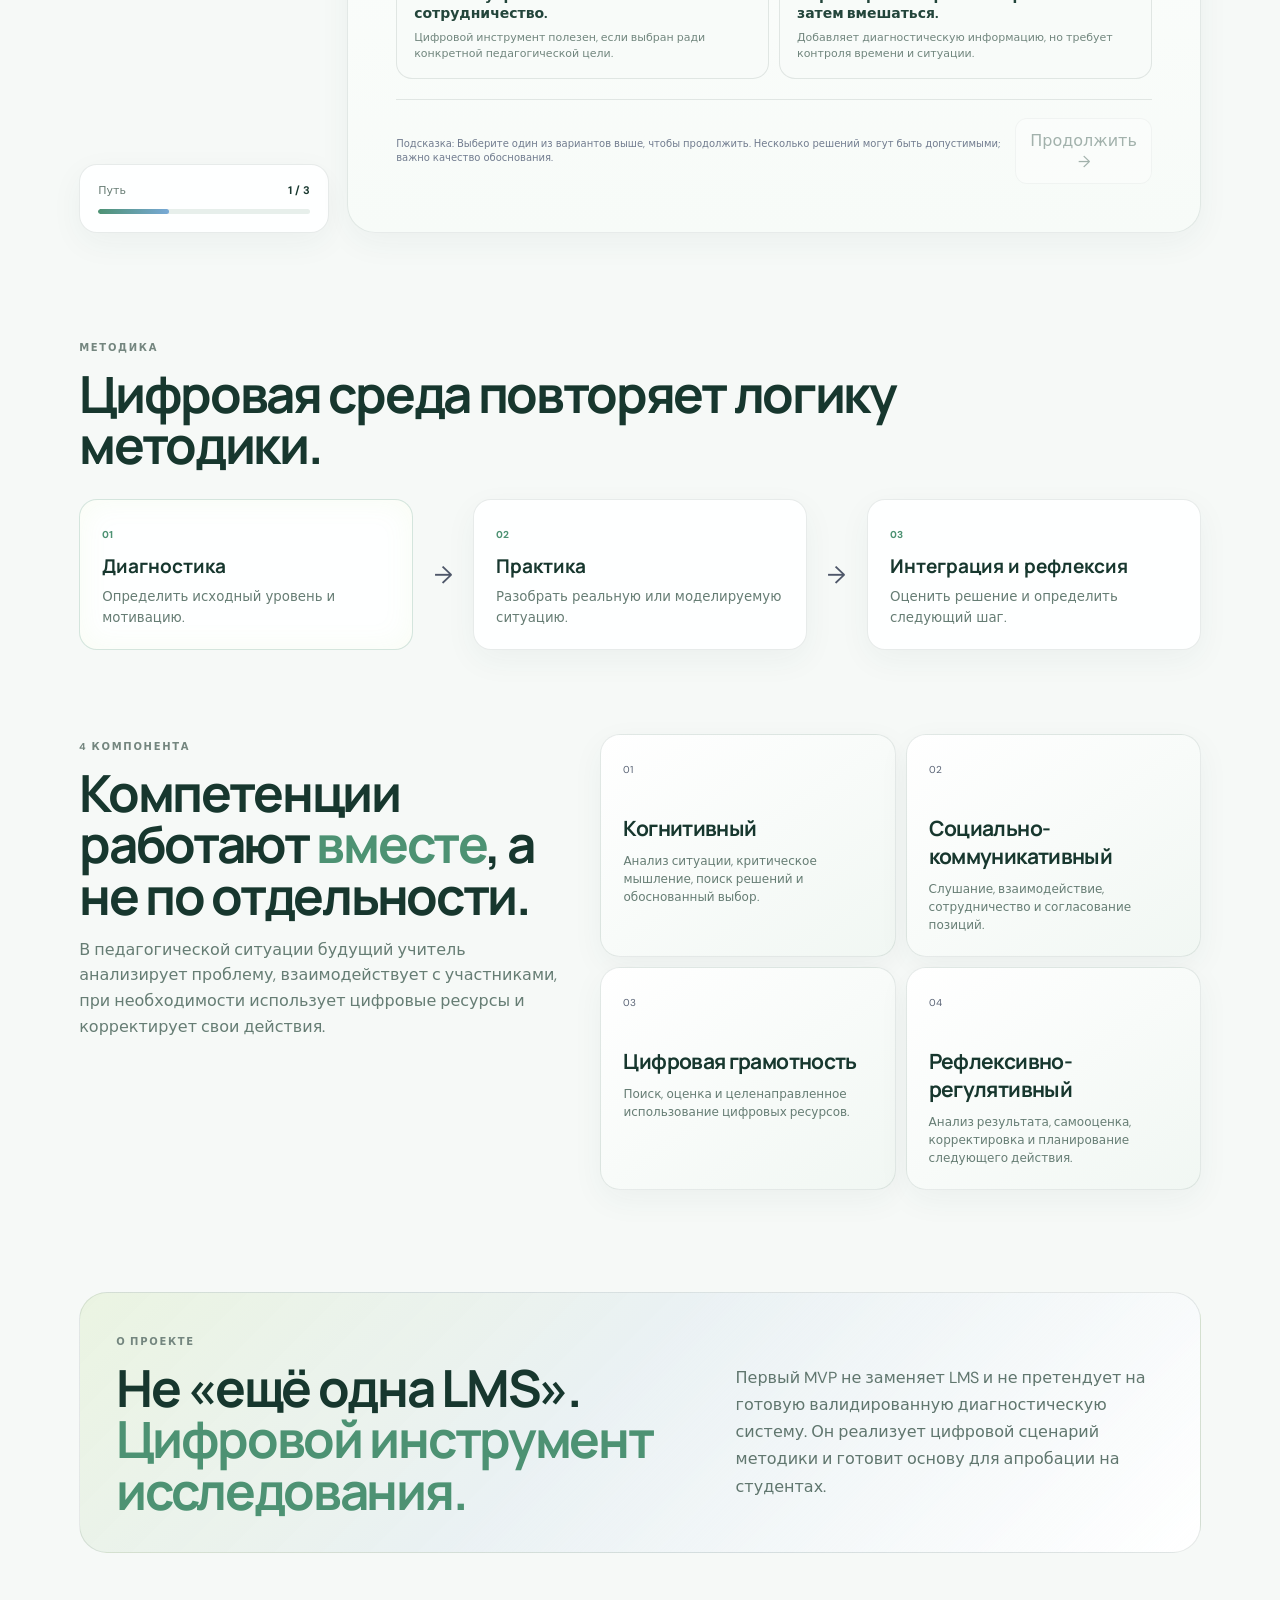
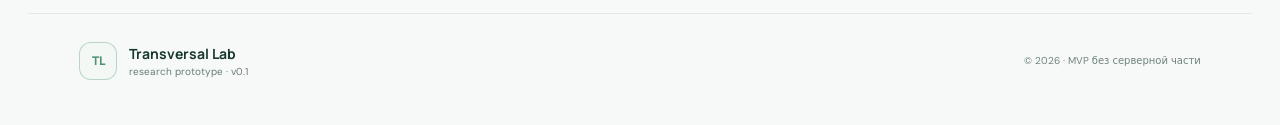
==== commit 42eb3120: "Add files via upload" ====
--- a/labs/lab1/index.html
+++ b/labs/lab1/index.html
@@ -17,15 +17,15 @@
         <span class="brand-mark">TL</span>
         <span>
           <strong>Transversal Lab</strong>
-          <small>педагогическая лаборатория</small>
+          <small data-i18n-static="brandSubtitle">педагогическая лаборатория</small>
         </span>
       </a>
 
       <nav class="nav" aria-label="Основная навигация">
-        <a href="#lab">Лаборатория</a>
-        <a href="#method">Методика</a>
-        <a href="#competencies">Компетенции</a>
-        <a href="#about">О проекте</a>
+        <a href="#lab" data-i18n-static="navLaboratory">Лаборатория</a>
+        <a href="#method" data-i18n-static="navMethod">Методика</a>
+        <a href="#competencies" data-i18n-static="navCompetencies">Компетенции</a>
+        <a href="#about" data-i18n-static="navAbout">О проекте</a>
       </nav>
 
       <div class="top-actions">
@@ -46,7 +46,7 @@
             <option value="en">EN</option>
           </select>
         </label>
-        <button class="ghost-btn" id="resetBtn" type="button">Сбросить</button>
+        <button class="ghost-btn" id="resetBtn" type="button" data-i18n-static="resetButton">Сбросить</button>
       </div>
     </header>
 
@@ -69,38 +69,38 @@
         <div class="hero-visual classroom-board" aria-label="Предпросмотр педагогической ситуации">
           <div class="scene-toolbar">
             <span class="scene-dot"></span>
-            <span>CASE 01</span>
-            <span class="scene-time">≈ 3 минуты</span>
+            <span data-i18n-static="caseIdLabel">CASE 01</span>
+            <span class="scene-time" data-i18n-static="sceneMinutes">≈ 3 минуты</span>
           </div>
 
           <div class="scene-header">
             <div>
-              <span class="scene-kicker">2 КЛАСС · ГРУППОВАЯ РАБОТА</span>
-              <h3>Группа перестала работать</h3>
-            </div>
-            <span class="scene-chip">10 мин</span>
+              <span class="scene-kicker" data-i18n-static="sceneContext">2 КЛАСС · ГРУППОВАЯ РАБОТА</span>
+              <h3 data-i18n-static="sceneTitle">Группа перестала работать</h3>
+            </div>
+            <span class="scene-chip" data-i18n-static="sceneTimeLeft">10 мин</span>
           </div>
 
           <div class="classroom-scene">
-            <div class="board-note">Задание: создать общий постер</div>
-            <div class="desk desk-left"><span class="avatar avatar-blue">А</span><span class="speech">Я больше не хочу.</span></div>
-            <div class="desk desk-center"><span class="avatar avatar-green">М</span><span class="speech speech-warn">Дай сюда, ты всё испортил!</span></div>
-            <div class="desk desk-right"><span class="avatar avatar-violet">С</span><span class="speech">Мы не успеем.</span></div>
+            <div class="board-note" data-i18n-static="sceneTask">Задание: создать общий постер</div>
+            <div class="desk desk-left"><span class="avatar avatar-blue">А</span><span class="speech" data-i18n-static="speechOne">Я больше не хочу.</span></div>
+            <div class="desk desk-center"><span class="avatar avatar-green">М</span><span class="speech speech-warn" data-i18n-static="speechTwo">Дай сюда, ты всё испортил!</span></div>
+            <div class="desk desk-right"><span class="avatar avatar-violet">С</span><span class="speech" data-i18n-static="speechThree">Мы не успеем.</span></div>
             <div class="teacher-card">
-              <span class="teacher-avatar">В</span>
-              <div><strong>Вы — учитель</strong><small>Причины поведения пока неясны</small></div>
+              <span class="teacher-avatar" data-i18n-static="teacherInitial">В</span>
+              <div><strong data-i18n-static="teacherRole">Вы — учитель</strong><small data-i18n-static="teacherReason">Причины поведения пока неясны</small></div>
             </div>
           </div>
 
           <div class="scene-footer">
             <div class="observation">
               <span class="observation-icon">✓</span>
-              <div><strong>Сначала наблюдай</strong><small>Что в ситуации является фактом, а что — предположением?</small></div>
+              <div><strong data-i18n-static="observationTitle">Сначала наблюдай</strong><small data-i18n-static="observationText">Что в ситуации является фактом, а что — предположением?</small></div>
             </div>
             <div class="component-mini-list">
-              <span>Когнитивный</span>
-              <span>Коммуникация</span>
-              <span>Рефлексия</span>
+              <span data-i18n-static="miniCognitive">Когнитивный</span>
+              <span data-i18n-static="miniCommunication">Коммуникация</span>
+              <span data-i18n-static="miniReflection">Рефлексия</span>
             </div>
           </div>
         </div>
@@ -112,33 +112,33 @@
             <span class="section-index">01 / 03</span>
             <h2 data-i18n="caseTitle">Разберись в ситуации и выбери своё действие.</h2>
           </div>
-          <div class="case-status"><span class="status-dot"></span><span id="caseStatus">Демонстрация</span></div>
+          <div class="case-status"><span class="status-dot"></span><span id="caseStatus" data-i18n-static="caseStatus">Демонстрация</span></div>
         </div>
 
         <div class="case-layout">
           <aside class="case-sidebar">
             <div class="side-card">
-              <div class="side-label">КОНТЕКСТ</div>
+              <div class="side-label" data-i18n-static="sideContext">КОНТЕКСТ</div>
               <p id="caseContext">2 класс · групповая работа · до конца урока 10 минут</p>
             </div>
             <div class="side-card compact">
-              <div class="side-label">ЗАДЕЙСТВУЮТСЯ</div>
+              <div class="side-label" data-i18n-static="sideComponents">ЗАДЕЙСТВУЮТСЯ</div>
               <div class="mini-pills">
-                <span>анализ</span><span>медиация</span><span>решение</span><span>рефлексия</span>
+                <span data-i18n-static="tagAnalysis">анализ</span><span data-i18n-static="tagMediation">медиация</span><span data-i18n-static="tagDecision">решение</span><span data-i18n-static="tagReflection">рефлексия</span>
               </div>
             </div>
             <div class="side-card progress-card">
-              <div class="progress-label"><span>Путь</span><strong id="progressLabel">1 / 3</strong></div>
+              <div class="progress-label"><span data-i18n-static="pathLabel">Путь</span><strong id="progressLabel">1 / 3</strong></div>
               <div class="progress-track"><span id="progressBar"></span></div>
             </div>
           </aside>
 
           <article class="case-card">
             <div class="case-topline">
-              <span class="case-type">CASE / 01</span>
-              <span class="case-time">≈ 3 минуты</span>
-            </div>
-            <div class="scenario-badge">Педагогическая ситуация</div>
+              <span class="case-type" data-i18n-static="caseIdLabel">CASE / 01</span>
+              <span class="case-time" data-i18n-static="sceneMinutes">≈ 3 минуты</span>
+            </div>
+            <div class="scenario-badge" data-i18n-static="scenarioLabel">Педагогическая ситуация</div>
             <h3 id="scenarioTitle">Групповая работа остановилась</h3>
             <p id="scenarioText">Во время группового задания один ученик перестал участвовать, второй спорит с одноклассниками, а группа теряет время. Вы понимаете, что немедленное вмешательство необходимо, но причины поведения пока неясны.</p>
 
@@ -146,7 +146,7 @@
             <div class="choices" id="choices"></div>
 
             <div class="case-footer">
-              <span class="hint">Подсказка: <span id="hintText">несколько решений могут быть педагогически допустимыми; оценивается качество выбора и обоснования.</span></span>
+              <span class="hint"><span data-i18n-static="hintLabel">Подсказка:</span> <span id="hintText" data-i18n-static="hintText">Выберите один из вариантов выше, чтобы продолжить. Несколько решений могут быть допустимыми; важно качество обоснования.</span></span>
               <button class="secondary-btn" id="nextBtn" type="button" disabled>Продолжить →</button>
             </div>
           </article>
@@ -157,7 +157,7 @@
         <div class="result-head">
           <div>
             <span class="section-index">02 / 03</span>
-            <h2>Результат — не оценка личности, а профиль следующего шага.</h2>
+            <h2 data-i18n-static="resultSectionTitle">Результат — не оценка личности, а профиль следующего шага.</h2>
           </div>
           <div class="score-badge" id="overallScore">—</div>
         </div>
@@ -166,21 +166,21 @@
           <div class="result-main glass-card">
             <div class="result-main-top">
               <div>
-                <div class="side-label">СВОДКА</div>
-                <h3 id="resultTitle">Анализ завершён</h3>
+                <div class="side-label" data-i18n-static="summaryLabel">СВОДКА</div>
+                <h3 id="resultTitle" data-i18n-static="resultTitle">Анализ завершён</h3>
               </div>
-              <span class="score-scale">Шкала 3–2–1</span>
-            </div>
-            <p id="resultText">Вы получили демонстрационный профиль по четырём компонентам. В реальной версии оценки будут основаны на валидированных диагностических заданиях.</p>
+              <span class="score-scale" data-i18n-static="scoreScale">Шкала 3–2–1</span>
+            </div>
+            <p id="resultText" data-i18n-static="resultText">Вы получили демонстрационный профиль по четырём компонентам. В реальной версии оценки будут основаны на валидированных диагностических заданиях.</p>
             <div class="bars" id="bars"></div>
           </div>
 
           <div class="reflection-card glass-card">
-            <div class="side-label">РЕФЛЕКСИЯ</div>
-            <h3>Что изменило бы ваш выбор?</h3>
-            <textarea id="reflection" placeholder="Например: я бы сначала выслушал участников, а затем перераспределил роли…"></textarea>
-            <button class="primary-btn small" id="saveReflection" type="button">Сохранить рефлексию</button>
-            <div class="saved-note hidden" id="savedNote">Сохранено локально в браузере ✓</div>
+            <div class="side-label" data-i18n-static="reflectionLabel">РЕФЛЕКСИЯ</div>
+            <h3 data-i18n-static="reflectionTitle">Что изменило бы ваш выбор?</h3>
+            <textarea id="reflection" data-i18n-placeholder="reflectionPlaceholder" placeholder="Например: я бы сначала выслушал участников, а затем перераспределил роли…"></textarea>
+            <button class="primary-btn small" id="saveReflection" type="button" data-i18n-static="saveReflection">Сохранить рефлексию</button>
+            <div class="saved-note hidden" id="savedNote" data-i18n-static="savedNote">Сохранено локально в браузере ✓</div>
           </div>
         </div>
       </section>
@@ -188,48 +188,48 @@
       <section class="method-section" id="method">
         <div class="section-heading">
           <div>
-            <span class="section-index">03 / 03</span>
-            <h2>Цифровая оболочка повторяет логику методики.</h2>
+            <span class="section-index" data-i18n-static="methodEyebrow">МЕТОДИКА</span>
+            <h2 data-i18n-static="methodTitle">Цифровая среда повторяет логику методики.</h2>
           </div>
         </div>
 
         <div class="method-flow">
-          <div class="flow-step active"><span>01</span><strong>Диагностика</strong><small>Понять исходный уровень и мотивацию.</small></div>
+          <div class="flow-step active"><span>01</span><strong data-i18n-static="methodDiagnosis">Диагностика</strong><small data-i18n-static="methodDiagnosisText">Понять исходный уровень и мотивацию.</small></div>
           <div class="flow-arrow">→</div>
-          <div class="flow-step"><span>02</span><strong>Практика</strong><small>Разобрать реальную или моделируемую ситуацию.</small></div>
+          <div class="flow-step"><span>02</span><strong data-i18n-static="methodPractice">Практика</strong><small data-i18n-static="methodPracticeText">Разобрать реальную или моделируемую ситуацию.</small></div>
           <div class="flow-arrow">→</div>
-          <div class="flow-step"><span>03</span><strong>Интеграция и рефлексия</strong><small>Оценить решение и определить следующий шаг.</small></div>
+          <div class="flow-step"><span>03</span><strong data-i18n-static="methodIntegration">Интеграция и рефлексия</strong><small data-i18n-static="methodIntegrationText">Оценить решение и определить следующий шаг.</small></div>
         </div>
       </section>
 
       <section class="competency-section" id="competencies">
         <div class="competency-intro">
-          <span class="section-index">4 КОМПОНЕНТА</span>
-          <h2>Компетенции работают <em>вместе</em>, а не по отдельности.</h2>
-          <p>В профессиональной ситуации будущий учитель одновременно анализирует проблему, взаимодействует с участниками, при необходимости использует цифровые ресурсы и корректирует собственные действия.</p>
+          <span class="section-index" data-i18n-static="componentSectionLabel">4 КОМПОНЕНТА</span>
+          <h2 data-i18n-static="componentSectionTitle">Компетенции работают <em>вместе</em>, а не по отдельности.</h2>
+          <p data-i18n-static="componentSectionText">В профессиональной ситуации будущий учитель одновременно анализирует проблему, взаимодействует с участниками, при необходимости использует цифровые ресурсы и корректирует собственные действия.</p>
         </div>
         <div class="competency-grid">
-          <article class="comp-card comp-1"><span>01</span><h3>Когнитивный</h3><p>анализ ситуации, критическое мышление, поиск решений, обоснованный выбор.</p></article>
-          <article class="comp-card comp-2"><span>02</span><h3>Социально-коммуникативный</h3><p>слушание, взаимодействие, сотрудничество, согласование позиций.</p></article>
-          <article class="comp-card comp-3"><span>03</span><h3>Цифровая грамотность</h3><p>поиск, оценка и целенаправленное использование цифровых ресурсов.</p></article>
-          <article class="comp-card comp-4"><span>04</span><h3>Рефлексивно-регулятивный</h3><p>анализ результата, самооценка, корректировка и планирование следующего действия.</p></article>
+          <article class="comp-card comp-1"><span>01</span><h3 data-i18n-static="cognitiveTitle">Когнитивный</h3><p data-i18n-static="cognitiveText">анализ ситуации, критическое мышление, поиск решений, обоснованный выбор.</p></article>
+          <article class="comp-card comp-2"><span>02</span><h3 data-i18n-static="socialTitle">Социально-коммуникативный</h3><p data-i18n-static="socialText">слушание, взаимодействие, сотрудничество, согласование позиций.</p></article>
+          <article class="comp-card comp-3"><span>03</span><h3 data-i18n-static="digitalTitle">Цифровая грамотность</h3><p data-i18n-static="digitalText">поиск, оценка и целенаправленное использование цифровых ресурсов.</p></article>
+          <article class="comp-card comp-4"><span>04</span><h3 data-i18n-static="reflectiveTitle">Рефлексивно-регулятивный</h3><p data-i18n-static="reflectiveText">анализ результата, самооценка, корректировка и планирование следующего действия.</p></article>
         </div>
       </section>
 
       <section class="about-section" id="about">
         <div class="about-card">
           <div>
-            <span class="section-index">О ПРОЕКТЕ</span>
-            <h2>Не «ещё одна LMS». <br/><em>Цифровой инструмент исследования.</em></h2>
-          </div>
-          <p>Первый MVP не заменяет LMS и не претендует на готовую валидированную диагностическую систему. Его задача — реализовать цифровой сценарий методики и подготовить основу для апробации на студентах.</p>
+            <span class="section-index" data-i18n-static="aboutEyebrow">О ПРОЕКТЕ</span>
+            <h2 data-i18n-static="aboutTitle">Не «ещё одна LMS». <br/><em>Цифровой инструмент исследования.</em></h2>
+          </div>
+          <p data-i18n-static="aboutText">Первый MVP не заменяет LMS и не претендует на готовую валидированную диагностическую систему. Его задача — реализовать цифровой сценарий методики и подготовить основу для апробации на студентах.</p>
         </div>
       </section>
     </main>
 
     <footer class="footer">
       <div class="brand footer-brand"><span class="brand-mark">TL</span><span><strong>Transversal Lab</strong><small>research prototype · v0.1</small></span></div>
-      <span>© 2026 · MVP без серверной части</span>
+      <span data-i18n-static="footerText">© 2026 · MVP без серверной части</span>
     </footer>
   </div>
 
--- a/labs/lab1/styles.css
+++ b/labs/lab1/styles.css
@@ -402,3 +402,27 @@
 .tl-global-nav,.tl-role-nav{position:relative!important;z-index:2101!important;pointer-events:auto!important}
 .tl-global-nav a,.tl-role-nav a,.tl-global-link{position:relative!important;z-index:2102!important;pointer-events:auto!important;cursor:pointer!important}
 @media(max-width:900px){.top-actions{flex-wrap:wrap!important}.tl-global-nav,.tl-role-nav{flex-wrap:wrap!important}}
+
+/* v04 cleanup: reduce duplicate navigation density on laptop screens */
+@media (max-width: 1500px) { .topbar > .nav { display: none !important; } }
+
+
+/* v5 repair: keep the lab header within the viewport without changing case logic */
+.topbar{height:auto!important;min-height:76px!important;padding-top:12px!important;padding-bottom:12px!important;gap:12px!important;flex-wrap:wrap!important;max-width:100%;}
+.top-actions{min-width:0!important;max-width:100%;flex-wrap:wrap!important;gap:7px!important;}
+.tl-role-nav{min-width:0!important;max-width:100%;flex-wrap:wrap!important;gap:5px!important;}
+@media (min-width:901px) and (max-width:1500px){
+  .topbar{padding-left:3vw!important;padding-right:3vw!important;}
+  .tl-role-label{display:none!important;}
+  .lab-badge{display:none!important;}
+  .top-actions{justify-content:flex-end!important;}
+}
+@media (max-width:900px){
+  .topbar{align-items:flex-start!important;}
+  .top-actions{flex-basis:100%!important;justify-content:flex-start!important;}
+  .tl-role-nav{justify-content:flex-start!important;}
+}
+
+/* v5 repair: reduce oversized vertical gaps between the methodology and competency sections */
+.case-section,.method-section,.competency-section,.about-section,.result-section{scroll-margin-top:90px;}
+.method-section,.competency-section{padding-top:42px!important;padding-bottom:42px!important;}
